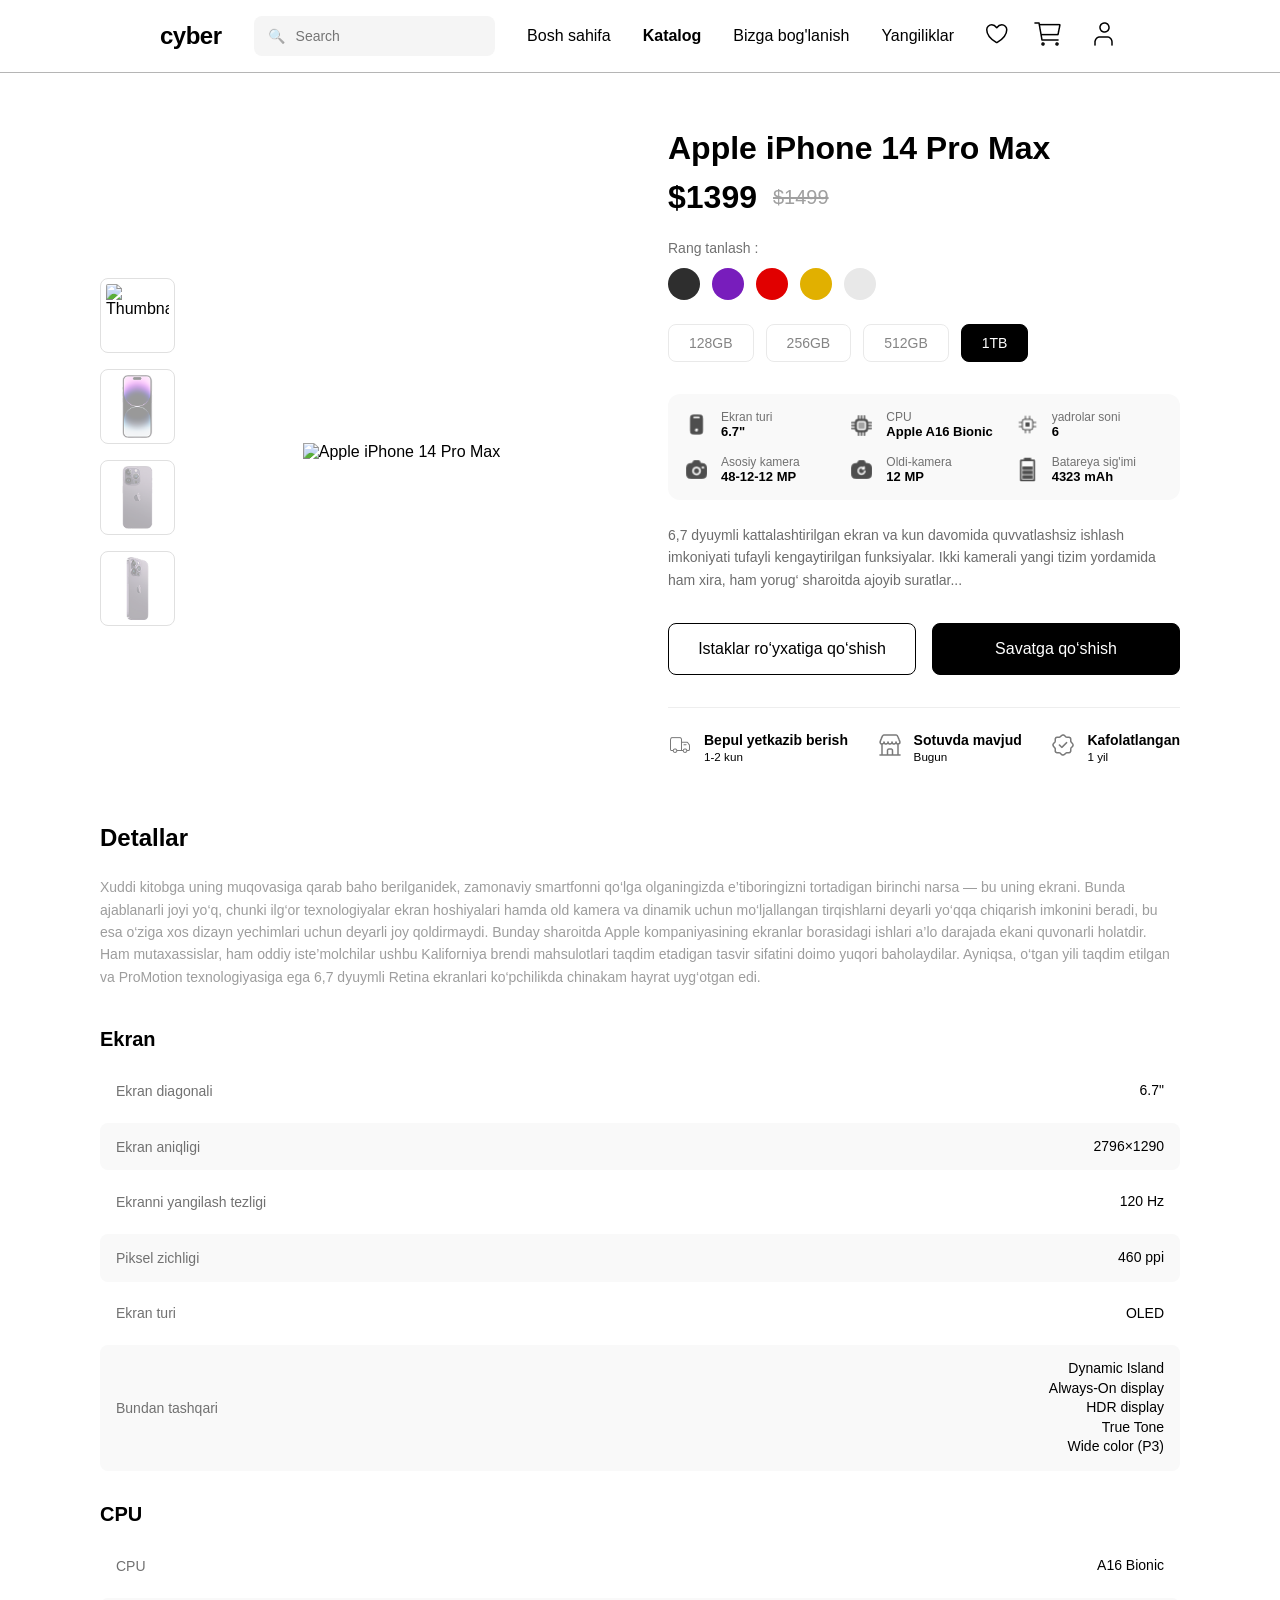
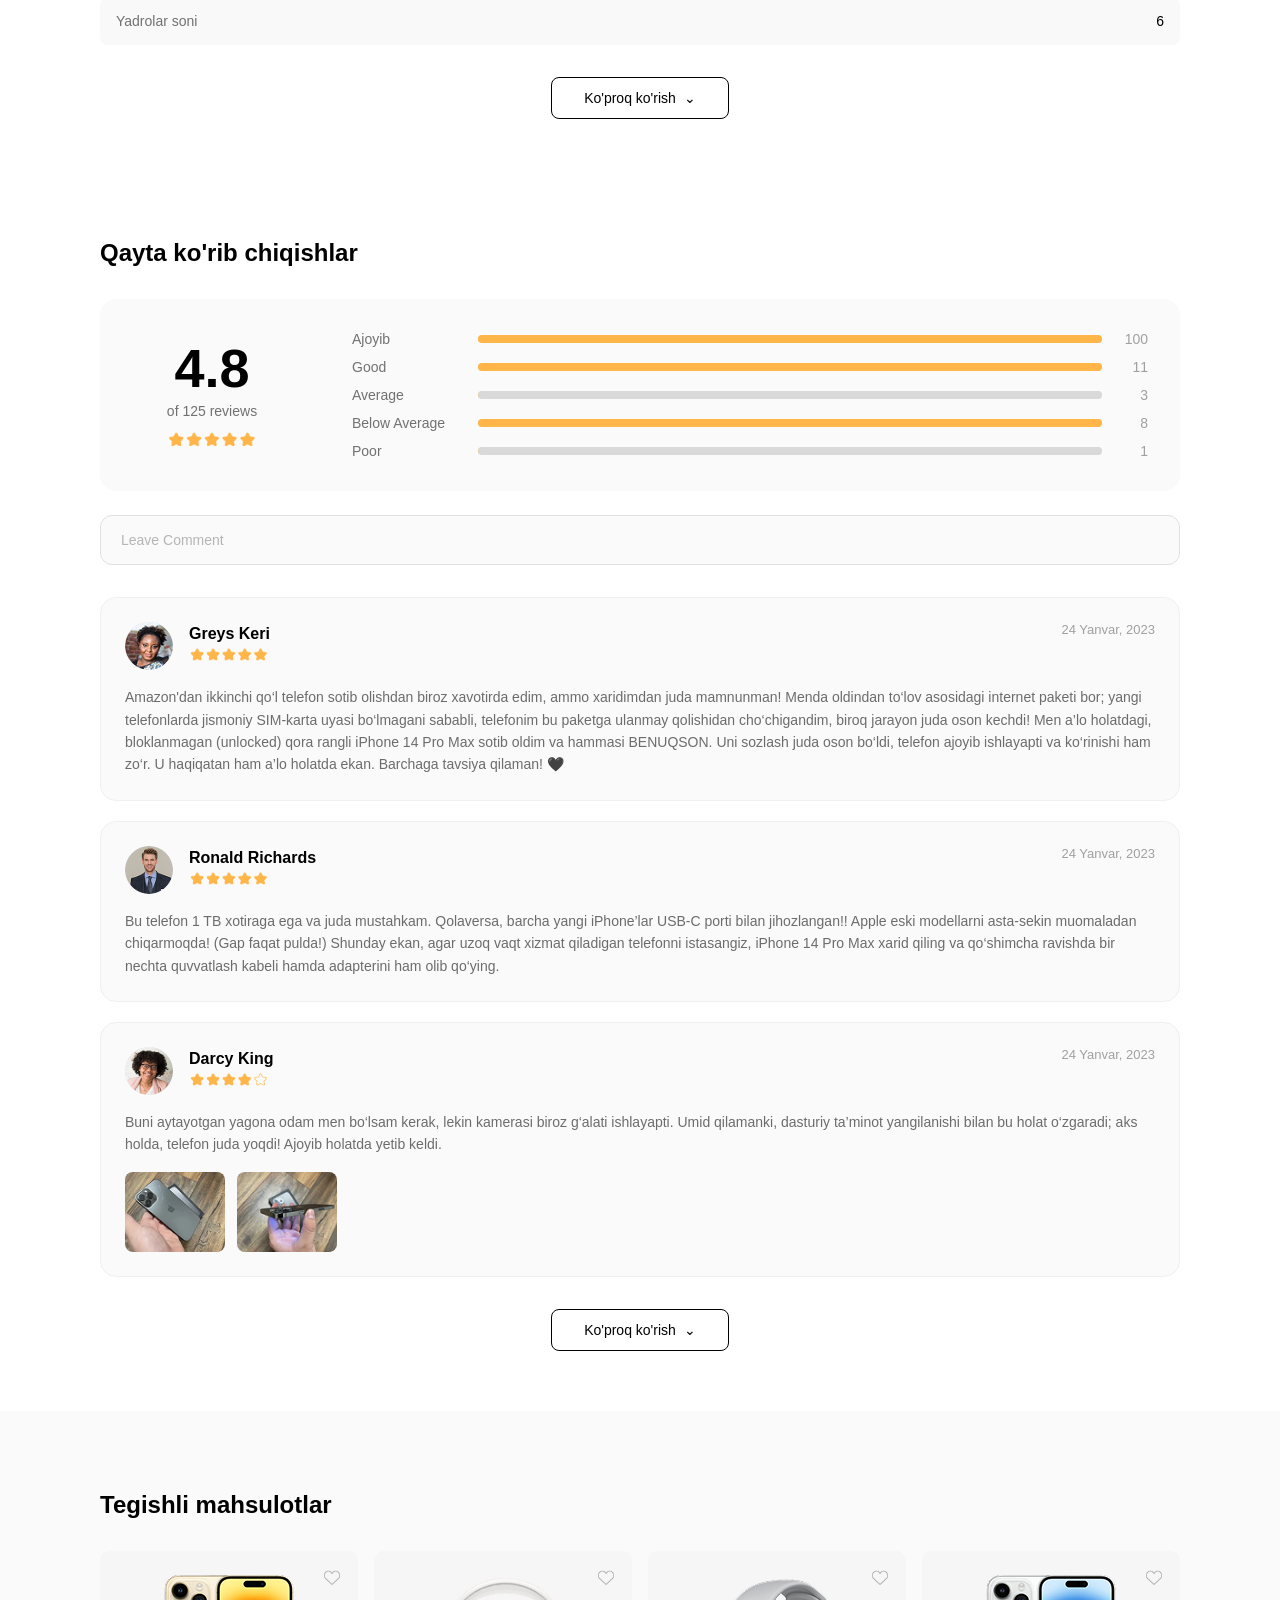
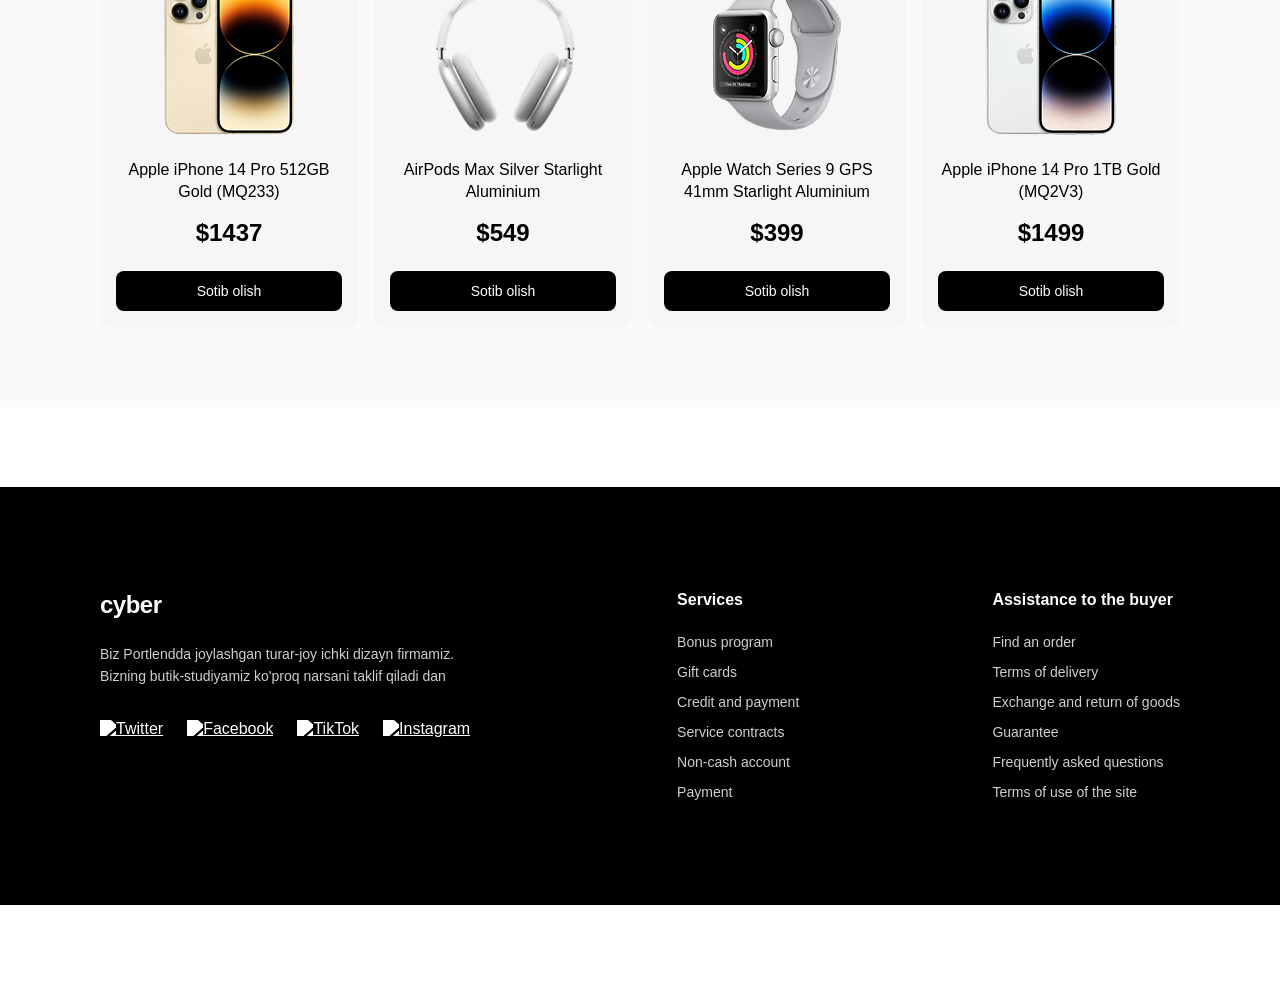
==== details.html @ 82183ee5 "loiha" ====
<!DOCTYPE html>
<html lang="en">

<head>
    <meta charset="UTF-8">
    <meta name="viewport" content="width=device-width, initial-scale=1.0">
    <title>Document</title>
    <link rel="stylesheet" href="./details.css">
</head>

<body>
    <header class="header">
        <div class="header-container">
            <a href="index.html" class="logo">cyber</a>
            <div class="search-box">
                <input type="text" placeholder="Search">
            </div>
            <nav class="nav">
                <a href="index.html">Bosh sahifa</a>
                <a href="products.html" class="active">Katalog</a>
                <a href="#">Bizga bog'lanish</a>
                <a href="#">Yangiliklar</a>
            </nav>
            <div class="header-icons">
                <a href="#"><img src="./images/Vector.svg" alt=""></a>
                <a href="#"><img src="./images/Cart.png" alt=""></a>
                <a href="#"><img src="./images/User.png" alt=""></a>
            </div>
        </div>
    </header>
    <main class="product-details-section">
        <section id="hero-1">
            <div class="details-container">

                <div class="product-images-wrapper">
                    <div class="thumbnails-list">
                        <img src="./images-p3/image.png" alt="Thumbnail">
                        <img src="./images-p3/image 61.png" alt="Thumbnail">
                        <img src="./images-p3/image 62.png" alt="Thumbnail">
                        <img src="./images-p3/image 63.png" alt="Thumbnail">
                    </div>
                    <div class="main-image-box">
                        <img src="./images-p3/image.png" alt="Apple iPhone 14 Pro Max">
                    </div>
                </div>

                <div class="product-info-box">
                    <h1 class="product-name">Apple iPhone 14 Pro Max</h1>
                    <div class="product-price-box">
                        <span class="current-price">$1399</span>
                        <span class="old-price">$1499</span>
                    </div>

                    <div class="color-picker-section">
                        <p class="select-color-text">Rang tanlash :</p>
                        <div class="colors-grid">
                            <div class="color-dot" style="background-color: #2e2e2e;"></div>
                            <div class="color-dot" style="background-color: #781DBC;"></div>
                            <div class="color-dot" style="background-color: #E10000;"></div>
                            <div class="color-dot" style="background-color: #E1B000;"></div>
                            <div class="color-dot" style="background-color: #E8E8E8;"></div>
                        </div>
                    </div>

                    <div class="memory-options">
                        <button class="memory-btn">128GB</button>
                        <button class="memory-btn">256GB</button>
                        <button class="memory-btn">512GB</button>
                        <button class="memory-btn active">1TB</button>
                    </div>

                    <div class="specs-grid">
                        <div class="spec-item">
                            <img src="./images-p3/Screensize.png" alt="icon" style="width: 25px;">
                            <span>Ekran turi<br><b>6.7"</b></span>
                        </div>
                        <div class="spec-item">
                            <img src="./images-p3/smartphone-rotate-2-svgrepo-com 2.png" alt="icon"
                                style="width: 25px;">
                            <span>CPU<br><b>Apple A16 Bionic</b></span>
                        </div>
                        <div class="spec-item">
                            <img src="./images-p3/smartphone-rotate-2-svgrepo-com 2 (1).png" alt="icon"
                                style="width: 25px;">
                            <span>yadrolar soni<br><b>6</b></span>
                        </div>
                        <div class="spec-item">
                            <img src="./images-p3/smartphone-rotate-2-svgrepo-com 2 (2).png" alt="icon"
                                style="width: 25px;">
                            <span>Asosiy kamera<br><b>48-12-12 MP</b></span>
                        </div>
                        <div class="spec-item">
                            <img src="./images-p3/smartphone-rotate-2-svgrepo-com 2 (3).png" alt="icon"
                                style="width: 25px;">
                            <span>Oldi-kamera<br><b>12 MP</b></span>
                        </div>
                        <div class="spec-item">
                            <img src="./images-p3/smartphone-rotate-2-svgrepo-com 2 (4).png" alt="icon"
                                style="width: 25px;">
                            <span>Batareya sig'imi<br><b>4323 mAh</b></span>
                        </div>
                    </div>

                    <p class="product-desc-text">
                        6,7 dyuymli kattalashtirilgan ekran va kun davomida quvvatlashsiz ishlash imkoniyati tufayli
                        kengaytirilgan funksiyalar. Ikki kamerali yangi tizim yordamida ham xira, ham yorug‘ sharoitda
                        ajoyib suratlar...
                    </p>

                    <div class="action-buttons">
                        <button class="btn-wishlist">Istaklar ro‘yxatiga qo‘shish</button>
                        <button class="btn-cart">Savatga qo‘shish</button>
                    </div>

                    <div class="delivery-features">
                        <div class="delivery-item">
                            <span><img src="./images-p3/delivery-truck-svgrepo-com (1) 1.png" alt=""></span>
                            <div><b>Bepul yetkazib berish</b><br><small>1-2 kun</small></div>
                        </div>
                        <div class="delivery-item">
                            <span><img src="./images-p3/shop-2-svgrepo-com 2.png" alt=""></span>
                            <div><b>Sotuvda mavjud</b><br><small>Bugun</small></div>
                        </div>
                        <div class="delivery-item">
                            <span><img src="./images-p3/verify.png" alt=""></span>
                            <div><b>Kafolatlangan</b><br><small>1 yil</small></div>
                        </div>
                    </div>

                </div>

            </div>
        </section>
        <section class="details-section">
            <div class="details-content-container">
                <h2 class="details-main-title">Detallar</h2>
                <p class="details-main-desc">
                    Xuddi kitobga uning muqovasiga qarab baho berilganidek, zamonaviy smartfonni qo‘lga olganingizda
                    e’tiboringizni tortadigan birinchi narsa — bu uning ekrani. Bunda ajablanarli joyi yo‘q, chunki
                    ilg‘or texnologiyalar ekran hoshiyalari hamda old kamera va dinamik uchun mo‘ljallangan tirqishlarni
                    deyarli yo‘qqa chiqarish imkonini beradi, bu esa o‘ziga xos dizayn yechimlari uchun deyarli joy
                    qoldirmaydi. Bunday sharoitda Apple kompaniyasining ekranlar borasidagi ishlari a’lo darajada ekani
                    quvonarli holatdir. Ham mutaxassislar, ham oddiy iste’molchilar ushbu Kaliforniya brendi
                    mahsulotlari taqdim etadigan tasvir sifatini doimo yuqori baholaydilar. Ayniqsa, o‘tgan yili taqdim
                    etilgan va ProMotion texnologiyasiga ega 6,7 ​​dyuymli Retina ekranlari ko‘pchilikda chinakam hayrat
                    uyg‘otgan edi.
                </p>

                <div class="spec-category">
                    <h3 class="category-title">Ekran</h3>
                    <div class="spec-row">
                        <span class="spec-name">Ekran diagonali</span>
                        <span class="spec-value">6.7"</span>
                    </div>
                    <div class="spec-row">
                        <span class="spec-name">Ekran aniqligi</span>
                        <span class="spec-value">2796×1290</span>
                    </div>
                    <div class="spec-row">
                        <span class="spec-name">Ekranni yangilash tezligi</span>
                        <span class="spec-value">120 Hz</span>
                    </div>
                    <div class="spec-row">
                        <span class="spec-name">Piksel zichligi</span>
                        <span class="spec-value">460 ppi</span>
                    </div>
                    <div class="spec-row">
                        <span class="spec-name">Ekran turi</span>
                        <span class="spec-value">OLED</span>
                    </div>
                    <div class="spec-row">
                        <span class="spec-name">Bundan tashqari</span>
                        <span class="spec-value">Dynamic Island<br>Always-On display<br>HDR display<br>True Tone<br>Wide
                            color (P3)</span>
                    </div>
                </div>

                <div class="spec-category">
                    <h3 class="category-title">CPU</h3>
                    <div class="spec-row">
                        <span class="spec-name">CPU</span>
                        <span class="spec-value">A16 Bionic</span>
                    </div>
                    <div class="spec-row">
                        <span class="spec-name">Yadrolar soni</span>
                        <span class="spec-value">6</span>
                    </div>
                </div>

                <div class="view-more-box">
                    <button class="view-more-btn">Ko'proq ko'rish <span>⌄</span></button>
                </div>

            </div>
        </section>
        <section class="reviews-section">
            <div class="reviews-container">
                <h2 class="reviews-main-title">Qayta ko'rib chiqishlar</h2>

                <div class="reviews-header-card">
                    <div class="overall-rating-box">
                        <span class="rating-number">4.8</span>
                        <span class="rating-sub">of 125 reviews</span>
                        <img src="./images-p3/Stars (2).png" alt="5 stars" class="rating-stars-img">
                    </div>

                    <div class="rating-bars-box">
                        <div class="bar-row">
                            <span>Ajoyib</span>
                            <div class="bar-track"><img src="./images-p3/Slider (1).png" alt="slider" class="bar-fill">
                            </div>
                            <span class="bar-count">100</span>
                        </div>
                        <div class="bar-row">
                            <span>Good</span>
                            <div class="bar-track"><img src="./images-p3/Slider (1).png" alt="slider" class="bar-fill">
                            </div>
                            <span class="bar-count">11</span>
                        </div>
                        <div class="bar-row">
                            <span>Average</span>
                            <div class="bar-track"><img src="./images-p3/Slider(2).png" alt="slider" class="bar-fill">
                            </div>
                            <span class="bar-count">3</span>
                        </div>
                        <div class="bar-row">
                            <span>Below Average</span>
                            <div class="bar-track"><img src="./images-p3/Slider (1).png" alt="slider" class="bar-fill">
                            </div>
                            <span class="bar-count">8</span>
                        </div>
                        <div class="bar-row">
                            <span>Poor</span>
                            <div class="bar-track"><img src="./images-p3/Slider(2).png" alt="slider" class="bar-fill">
                            </div>
                            <span class="bar-count">1</span>
                        </div>
                    </div>
                </div>

                <div class="leave-comment-box">
                    <input type="text" placeholder="Leave Comment">
                </div>

                <div class="reviews-list">
                    <div class="review-card">
                        <div class="review-card-header">
                            <div class="reviewer-info">
                                <img src="./images-p3/User Pic.png" alt="Grace Carey" class="reviewer-avatar">
                                <div>
                                    <h4 class="reviewer-name">Greys Keri</h4>
                                    <img src="./images-p3/Stars (2).png" alt="stars" class="card-stars">
                                </div>
                            </div>
                            <span class="review-date">24 Yanvar, 2023</span>
                        </div>
                        <p class="review-text">
                            Amazon'dan ikkinchi qo‘l telefon sotib olishdan biroz xavotirda edim, ammo xaridimdan juda
                            mamnunman! Menda oldindan to‘lov asosidagi internet paketi bor; yangi telefonlarda jismoniy
                            SIM-karta uyasi bo‘lmagani sababli, telefonim bu paketga ulanmay qolishidan cho‘chigandim,
                            biroq jarayon juda oson kechdi! Men a’lo holatdagi, bloklanmagan (unlocked) qora rangli
                            iPhone 14 Pro Max sotib oldim va hammasi BENUQSON. Uni sozlash juda oson bo‘ldi, telefon
                            ajoyib ishlayapti va ko‘rinishi ham zo‘r. U haqiqatan ham a’lo holatda ekan. Barchaga
                            tavsiya qilaman! 🖤
                        </p>
                    </div>
                    <div class="review-card">
                        <div class="review-card-header">
                            <div class="reviewer-info">
                                <img src="./images-p3/User Pic (1).png" alt="Ronald Richards" class="reviewer-avatar">
                                <div>
                                    <h4 class="reviewer-name">Ronald Richards</h4>
                                    <img src="./images-p3/Stars (2).png" alt="stars" class="card-stars">
                                </div>
                            </div>
                            <span class="review-date">24 Yanvar, 2023</span>
                        </div>
                        <p class="review-text">
                            Bu telefon 1 TB xotiraga ega va juda mustahkam. Qolaversa, barcha yangi iPhone’lar USB-C
                            porti bilan jihozlangan!! Apple eski modellarni asta-sekin muomaladan chiqarmoqda! (Gap
                            faqat pulda!) Shunday ekan, agar uzoq vaqt xizmat qiladigan telefonni istasangiz, iPhone 14
                            Pro Max xarid qiling va qo‘shimcha ravishda bir nechta quvvatlash kabeli hamda adapterini
                            ham olib qo‘ying.
                        </p>
                    </div>
                    <div class="review-card">
                        <div class="review-card-header">
                            <div class="reviewer-info">
                                <img src="./images-p3/User Pic (2).png" alt="Darcy King" class="reviewer-avatar">
                                <div>
                                    <h4 class="reviewer-name">Darcy King</h4>
                                    <img src="./images-p3/Stars.png" alt="stars" class="card-stars">
                                </div>
                            </div>
                            <span class="review-date">24 Yanvar, 2023</span>
                        </div>
                        <p class="review-text">
                            Buni aytayotgan yagona odam men bo‘lsam kerak, lekin kamerasi biroz g‘alati ishlayapti. Umid
                            qilamanki, dasturiy ta’minot yangilanishi bilan bu holat o‘zgaradi; aks holda, telefon juda
                            yoqdi! Ajoyib holatda yetib keldi.
                        </p>
                        <div class="review-images">
                            <img src="./images-p3/Review=Image1.png" alt="Review photo">
                            <img src="./images-p3/Review=Image2.png" alt="Review photo">
                        </div>
                    </div>

                </div>

                <div class="reviews-view-more">
                    <button class="view-more-btn">Ko'proq ko'rish<span>⌄</span></button>
                </div>

            </div>
        </section>
        <section class="related-products-section">
            <div class="related-container">
                <h2 class="related-title">Tegishli mahsulotlar</h2>
                <div class="related-grid">
                    <div class="product-card">
                        <button class="like-btn"><img src="./images-p3/Like.png" alt="Like"></button>
                        <div class="product-img-box">
                            <img src="./images-p3/Iphone 14 pro 1 (22).png" alt="iPhone 14 Pro 512GB">
                        </div>
                        <h3 class="product-card-title">Apple iPhone 14 Pro 512GB Gold (MQ233)</h3>
                        <p class="product-card-price">$1437</p>
                        <form action="index.html">
                            <button type="submit" class="buy-btn">Sotib olish</button>
                        </form>
                    </div>
                    <div class="product-card">
                        <button class="like-btn"><img src="./images-p3/Like.png" alt="Like"></button>
                        <div class="product-img-box">
                            <img src="./images-p3/Iphone 14 pro 1 (23).png" alt="AirPods Max">
                        </div>
                        <h3 class="product-card-title">AirPods Max Silver Starlight Aluminium</h3>
                        <p class="product-card-price">$549</p>
                        <form action="index.html">
                            <button type="submit" class="buy-btn">Sotib olish</button>
                        </form>
                    </div>
                    <div class="product-card">
                        <button class="like-btn"><img src="./images-p3/Like.png" alt="Like"></button>
                        <div class="product-img-box">
                            <img src="./images-p3/Iphone 14 pro 1 (24).png" alt="Apple Watch">
                        </div>
                        <h3 class="product-card-title">Apple Watch Series 9 GPS 41mm Starlight Aluminium</h3>
                        <p class="product-card-price">$399</p>
                        <form action="index.html">
                            <button type="submit" class="buy-btn">Sotib olish</button>
                        </form>
                    </div>
                    <div class="product-card">
                        <button class="like-btn"><img src="./images-p3/Like.png" alt="Like"></button>
                        <div class="product-img-box">
                            <img src="./images-p3/Iphone 14 pro 1 (25).png" alt="iPhone 14 Pro 1TB">
                        </div>
                        <h3 class="product-card-title">Apple iPhone 14 Pro 1TB Gold (MQ2V3)</h3>
                        <p class="product-card-price">$1499</p>
                        <form action="index.html">
                            <button type="submit" class="buy-btn">Sotib olish</button>
                        </form>
                    </div>

                </div>
            </div>
        </section>
        <footer class="footer-section">
            <div class="footer-container">
                <div class="footer-col-brand">
                    <a href="index.html" class="footer-logo">cyber</a>
                    <p class="footer-desc">
                        Biz Portlendda joylashgan turar-joy ichki dizayn firmamiz. Bizning butik-studiyamiz ko'proq narsani taklif qiladi
                        dan
                    </p>
                    <div class="social-links">
                        <a href="#" class="social-icon"><img src="./images-p3/twitter.png" alt="Twitter"></a>
                        <a href="#" class="social-icon"><img src="./images-p3/facebook.png" alt="Facebook"></a>
                        <a href="#" class="social-icon"><img src="./images-p3/tiktok.png" alt="TikTok"></a>
                        <a href="#" class="social-icon"><img src="./images-p3/instagram.png" alt="Instagram"></a>
                    </div>
                </div>
                <div class="footer-col">
                    <h3 class="footer-title">Services</h3>
                    <ul class="footer-menu">
                        <li><a href="#">Bonus program</a></li>
                        <li><a href="#">Gift cards</a></li>
                        <li><a href="#">Credit and payment</a></li>
                        <li><a href="#">Service contracts</a></li>
                        <li><a href="#">Non-cash account</a></li>
                        <li><a href="#">Payment</a></li>
                    </ul>
                </div>
                <div class="footer-col">
                    <h3 class="footer-title">Assistance to the buyer</h3>
                    <ul class="footer-menu">
                        <li><a href="#">Find an order</a></li>
                        <li><a href="#">Terms of delivery</a></li>
                        <li><a href="#">Exchange and return of goods</a></li>
                        <li><a href="#">Guarantee</a></li>
                        <li><a href="#">Frequently asked questions</a></li>
                        <li><a href="#">Terms of use of the site</a></li>
                    </ul>
                </div>

            </div>
        </footer>
    </main>
</body>

</html>
---- details.css ----
.catalog-section {
    width: 100%;
    padding: 40px 0 80px;
    background-color: #ffffff;
}

* {
    box-sizing: border-box;
    margin: 0;
    padding: 0;
    font-family: -apple-system, BlinkMacSystemFont, "Segoe UI", Roboto, Oxygen, Ubuntu, Cantarell, sans-serif;
}

#hero-1 {
    padding-top: 90px;
}

header {
    position: fixed;
    z-index: 2;
    width: 100%;
}

#hero {
    padding-top: 50px;
}

.header {
    position: fixed;
    z-index: 2;
    width: 100%;
    background-color: #ffffff;
    border-bottom: 1px solid #b5b5b5;
    padding: 16px 0;
}


.header-container {
    max-width: 1440px;
    margin: 0 auto;
    padding: 0 160px;
    display: flex;
    align-items: center;
    justify-content: space-between;
    gap: 32px;
}

.logo {
    font-size: 24px;
    font-weight: 700;
    color: #000000;
    text-decoration: none;
    letter-spacing: -0.5px;
}

.search-box {
    flex: 1;
    max-width: 372px;
    position: relative;
}

.search-box input {
    width: 100%;
    padding: 12px 16px 12px 42px;
    background-color: #f5f5f5;
    border: none;
    border-radius: 8px;
    font-size: 14px;
    outline: none;
}

.search-box::before {
    content: "🔍";
    position: absolute;
    left: 14px;
    top: 50%;
    transform: translateY(-50%);
    font-size: 14px;
    opacity: 0.5;
}

.nav {
    display: flex;
    align-items: center;
    gap: 32px;
}

.nav a {
    font-size: 16px;
    font-weight: 500;
    color: #000000;
    text-decoration: none;
    transition: opacity 0.2s;
}

.nav a:hover {
    opacity: 0.7;
}

.nav a.active {
    font-weight: 600;
}

.header-icons {
    display: flex;
    align-items: center;
    gap: 24px;
}

.header-icons a {
    font-size: 20px;
    text-decoration: none;
    color: #000000;
}

.product-details-section {
    width: 100%;
    padding: 40px 0 80px;
    background-color: #ffffff;
}

.details-container {
    max-width: 1120px;
    margin: 0 auto;
    padding: 0 20px;
    display: flex;
    gap: 60px;
}


.product-images-wrapper {
    display: flex;
    gap: 20px;
}

.thumbnails-list {
    display: flex;
    flex-direction: column;
    gap: 16px;
}

.thumbnails-list img {
    width: 75px;
    height: 75px;
    object-fit: contain;
    border: 1px solid #e0e0e0;
    border-radius: 8px;
    cursor: pointer;
    padding: 5px;
}

.main-image-box {
    width: 413px;
    display: flex;
    align-items: center;
    justify-content: center;
}

.main-image-box img {
    max-width: 100%;
    height: auto;
    object-fit: contain;
}


.product-info-box {
    flex: 1;
}

.product-name {
    font-size: 32px;
    font-weight: 600;
    color: #000000;
    margin-bottom: 12px;
}

.product-price-box {
    display: flex;
    align-items: center;
    gap: 16px;
    margin-bottom: 24px;
}

.current-price {
    font-size: 32px;
    font-weight: 600;
    color: #000000;
}

.old-price {
    font-size: 20px;
    color: #a0a0a0;
    text-decoration: line-through;
}


.color-picker-section {
    margin-bottom: 24px;
}

.select-color-text {
    font-size: 14px;
    color: #717171;
    margin-bottom: 12px;
}

.colors-grid {
    display: flex;
    gap: 12px;
}

.color-dot {
    width: 32px;
    height: 32px;
    border-radius: 50%;
    cursor: pointer;
    border: 2px solid transparent;
}

.color-dot:hover {
    border-color: #000000;
}

.memory-options {
    display: flex;
    gap: 12px;
    margin-bottom: 32px;
}

.memory-btn {
    padding: 10px 20px;
    color: rgba(0, 0, 0, 0.482);
    border: 1px solid #d0d0d079;
    background-color: transparent;
    border-radius: 8px;
    font-size: 14px;
    font-weight: 500;
    cursor: pointer;
}

.memory-btn.active {
    border-color: #000000;
    background-color: #000000;
    color: #ffffff;
}

.specs-grid {
    display: grid;
    grid-template-columns: repeat(3, 1fr);
    gap: 16px;
    background-color: #f9f9f9;
    padding: 16px;
    border-radius: 12px;
    margin-bottom: 24px;
}

.spec-item {
    display: flex;
    align-items: center;
    gap: 12px;
    font-size: 12px;
    color: #717171;
}

.spec-item b {
    color: #000000;
    font-size: 13px;
}

.product-desc-text {
    font-size: 14px;
    color: #6c6c6c;
    line-height: 1.6;
    margin-bottom: 32px;
}

.action-buttons {
    display: flex;
    gap: 16px;
    margin-bottom: 32px;
}

.btn-wishlist,
.btn-cart {
    flex: 1;
    padding: 16px 0;
    border-radius: 8px;
    font-size: 16px;
    font-weight: 500;
    cursor: pointer;
}

.btn-wishlist {
    background-color: #ffffff;
    border: 1px solid #000000;
    color: #000000;
}

.btn-cart {
    background-color: #000000;
    border: 1px solid #000000;
    color: #ffffff;
}

.delivery-features {
    display: flex;
    justify-content: space-between;
    border-top: 1px solid #eee;
    padding-top: 24px;
}

.delivery-item {
    display: flex;
    align-items: center;
    gap: 12px;
    font-size: 14px;
}

.delivery-item span {
    font-size: 24px;
}

.product-images-wrapper {
    display: flex;
    gap: 20px;
}

.product-images-wrapper {
    display: flex;
    gap: 20px;
    align-items: center;
    margin-top: 10px;
}

.details-section {
    width: 100%;
    padding: 60px 0;
    background-color: #ffffff;
}

.details-content-container {
    max-width: 1120px;
    margin: 0 auto;
    padding: 0 20px;
}

.details-main-title {
    font-size: 24px;
    font-weight: 600;
    color: #000000;
    margin-bottom: 24px;
}

.details-main-desc {
    font-size: 14px;
    color: #9d9d9d;
    line-height: 1.6;
    margin-bottom: 40px;
}

.spec-category {
    margin-bottom: 32px;
}

.category-title {
    font-size: 20px;
    font-weight: 600;
    color: #000000;
    margin-bottom: 16px;
}

.spec-row {
    display: flex;
    justify-content: space-between;
    align-items: center;
    padding: 14px 16px;
    background-color: #f9f9f9;
    border-radius: 8px;
    margin-bottom: 8px;
}

.spec-category .spec-row:nth-child(even) {
    background-color: #ffffff;
}

.spec-name {
    font-size: 14px;
    color: #717171;
}

.spec-value {
    font-size: 14px;
    font-weight: 500;
    color: #000000;
    text-align: right;
    line-height: 1.4;
}

.view-more-box {
    display: flex;
    justify-content: center;
    margin-top: 32px;
}

.view-more-btn {
    background-color: transparent;
    border: 1px solid #000000;
    border-radius: 8px;
    padding: 12px 32px;
    font-size: 14px;
    font-weight: 500;
    cursor: pointer;
    display: flex;
    align-items: center;
    gap: 8px;
    transition: all 0.2s;
}

.view-more-btn:hover {
    background-color: #000000;
    color: #ffffff;
}

.reviews-section {
    width: 100%;
    padding: 60px 0;
    background-color: #ffffff;
}

.reviews-container {
    max-width: 1120px;
    margin: 0 auto;
    padding: 0 20px;
}

.reviews-main-title {
    font-size: 24px;
    font-weight: 600;
    color: #000000;
    margin-bottom: 32px;
}

.reviews-header-card {
    display: flex;
    gap: 60px;
    background-color: #fafafa;
    padding: 32px;
    border-radius: 16px;
    margin-bottom: 24px;
    align-items: center;
}

.overall-rating-box {
    display: flex;
    flex-direction: column;
    align-items: center;
    text-align: center;
    min-width: 160px;
}

.rating-number {
    font-size: 54px;
    font-weight: 600;
    color: #000000;
    line-height: 1;
    margin-bottom: 8px;
}

.rating-sub {
    font-size: 14px;
    color: #717171;
    margin-bottom: 12px;
}

.rating-stars-img {
    width: 90px;
    object-fit: contain;
}

.rating-bars-box {
    flex: 1;
    display: flex;
    flex-direction: column;
    gap: 12px;
}

.bar-row {
    display: flex;
    align-items: center;
    gap: 16px;
    font-size: 14px;
    color: #717171;
}

.bar-row span:first-child {
    width: 110px;
}

.bar-track {
    flex: 1;
    height: 8px;
    background-color: #ebebeb;
    border-radius: 4px;
    overflow: hidden;
    display: flex;
}

.bar-fill {
    height: 100%;
    object-fit: cover;
    width: 100%;
}

.bar-count {
    width: 30px;
    text-align: right;
    color: #a0a0a0;
}

.leave-comment-box {
    margin-bottom: 32px;
}

.leave-comment-box input {
    width: 100%;
    padding: 16px 20px;
    border: 1px solid #e0e0e0;
    border-radius: 12px;
    font-size: 14px;
    outline: none;
    background-color: #fafafa;
}

.leave-comment-box input::placeholder {
    color: #b5b5b5;
}

.reviews-list {
    display: flex;
    flex-direction: column;
    gap: 20px;
    margin-bottom: 32px;
}

.review-card {
    background-color: #fafafa;
    padding: 24px;
    border-radius: 16px;
    border: 1px solid #f0f0f0;
}

.review-card-header {
    display: flex;
    justify-content: space-between;
    align-items: flex-start;
    margin-bottom: 16px;
}

.reviewer-info {
    display: flex;
    gap: 16px;
    align-items: center;
}

.reviewer-avatar {
    width: 48px;
    height: 48px;
    background-color: #e0e0e0;
    border-radius: 50%;
    display: flex;
    align-items: center;
    justify-content: center;
    font-weight: 600;
    color: #555;
}

.reviewer-name {
    font-size: 16px;
    font-weight: 600;
    color: #000000;
    margin-bottom: 4px;
}

.card-stars {
    width: 80px;
    object-fit: contain;
}

.review-date {
    font-size: 13px;
    color: #a0a0a0;
}

.review-text {
    font-size: 14px;
    color: #6c6c6c;
    line-height: 1.6;
}

.review-images {
    display: flex;
    gap: 12px;
    margin-top: 16px;
}

.review-images img {
    width: 100px;
    height: 80px;
    object-fit: cover;
    border-radius: 8px;
}

.reviews-view-more {
    display: flex;
    justify-content: center;
}

.reviewer-avatar {
    width: 48px;
    height: 48px;
    border-radius: 50%;
    object-fit: cover;
}

.related-products-section {
    width: 100%;
    padding: 80px 0;
    background-color: #fafafa;
}

.related-container {
    max-width: 1120px;
    margin: 0 auto;
    padding: 0 20px;
}

.related-title {
    font-size: 24px;
    font-weight: 600;
    color: #000000;
    margin-bottom: 32px;
}

.related-grid {
    display: grid;
    grid-template-columns: repeat(4, 1fr);
    gap: 16px;
}

.product-card {
    background-color: #f6f6f6;
    border-radius: 9px;
    padding: 24px 16px;
    display: flex;
    flex-direction: column;
    position: relative;
    transition: all 0.2s;
}

.product-card:hover {
    box-shadow: 0 4px 16px rgba(0, 0, 0, 0.05);
}

.like-btn {
    position: absolute;
    top: 16px;
    right: 16px;
    background: none;
    border: none;
    cursor: pointer;
    width: 28px;
    height: 28px;
    display: flex;
    align-items: center;
    justify-content: center;
}

.like-btn img {
    width: 20px;
    height: 20px;
    object-fit: contain;
}

.product-img-box {
    width: 100%;
    height: 160px;
    display: flex;
    align-items: center;
    justify-content: center;
    margin-bottom: 24px;
}

.product-img-box img {
    max-height: 100%;
    object-fit: contain;
}

.product-card-title {
    font-size: 16px;
    font-weight: 500;
    color: #000000;
    text-align: center;
    margin-bottom: 16px;
    line-height: 1.4;
    height: 44px;
    overflow: hidden;
}

.product-card-price {
    font-size: 24px;
    font-weight: 600;
    color: #000000;
    text-align: center;
    margin-bottom: 24px;
}

.product-card form {
    width: 100%;
}

.buy-btn {
    width: 100%;
    background-color: #000000;
    color: #ffffff;
    border: none;
    border-radius: 8px;
    padding: 12px 0;
    font-size: 14px;
    font-weight: 500;
    cursor: pointer;
}

.product-card {
    background-color: #f6f6f6;
    border-radius: 9px;
    padding: 24px 16px 16px 16px;
    display: flex;
    flex-direction: column;
    position: relative;
}

.product-card:hover{
    transform: scale(1.03);
}
.buy-btn:hover{
    background-color: #000000bf;
}
.buy-btn{
    transition: 0.4s;
}

.like-btn {
    position: absolute;
    top: 12px;
    right: 12px;
    background: none;
    border: none;
    cursor: pointer;
    width: 28px;
    height: 28px;
    display: flex;
    align-items: center;
    justify-content: center;
}

.footer-section {
  width: 100%;
  background-color: #000000;
  color: #ffffff;
  padding: 104px 0;
  margin-top: 80px;
}

.footer-container {
  max-width: 1120px; 
  margin: 0 auto;
  padding: 0 20px;
  display: flex;
  justify-content: space-between;
  gap: 80px;
}

.footer-col-brand {
  max-width: 384px;
}

.footer-logo {
  font-size: 24px;
  font-weight: 700;
  color: #ffffff;
  text-decoration: none;
  display: inline-block;
  margin-bottom: 24px;
  letter-spacing: -0.5px;
}

.footer-desc {
  font-size: 14px;
  color: #cfcfcf;
  line-height: 1.6;
  margin-bottom: 32px;
}

.social-links {
  display: flex;
  align-items: center;
  gap: 24px;
}

.social-icon img {
  width: 16px;
  height: 16px;
  object-fit: contain;
  filter: brightness(0) invert(1); 
  transition: opacity 0.2s;
}

.social-icon:hover img {
  opacity: 0.7;
}

.footer-col {
  display: flex;
  flex-direction: column;
}

.footer-title {
  font-size: 16px;
  font-weight: 600;
  color: #ffffff;
  margin-bottom: 24px;
}

.footer-menu {
  list-style: none;
  padding: 0;
  margin: 0;
  display: flex;
  flex-direction: column;
  gap: 12px;
}

.footer-menu a {
  font-size: 14px;
  color: #cfcfcf;
  text-decoration: none;
  transition: color 0.2s;
}

.footer-menu a:hover {
  color: #ffffff;
}
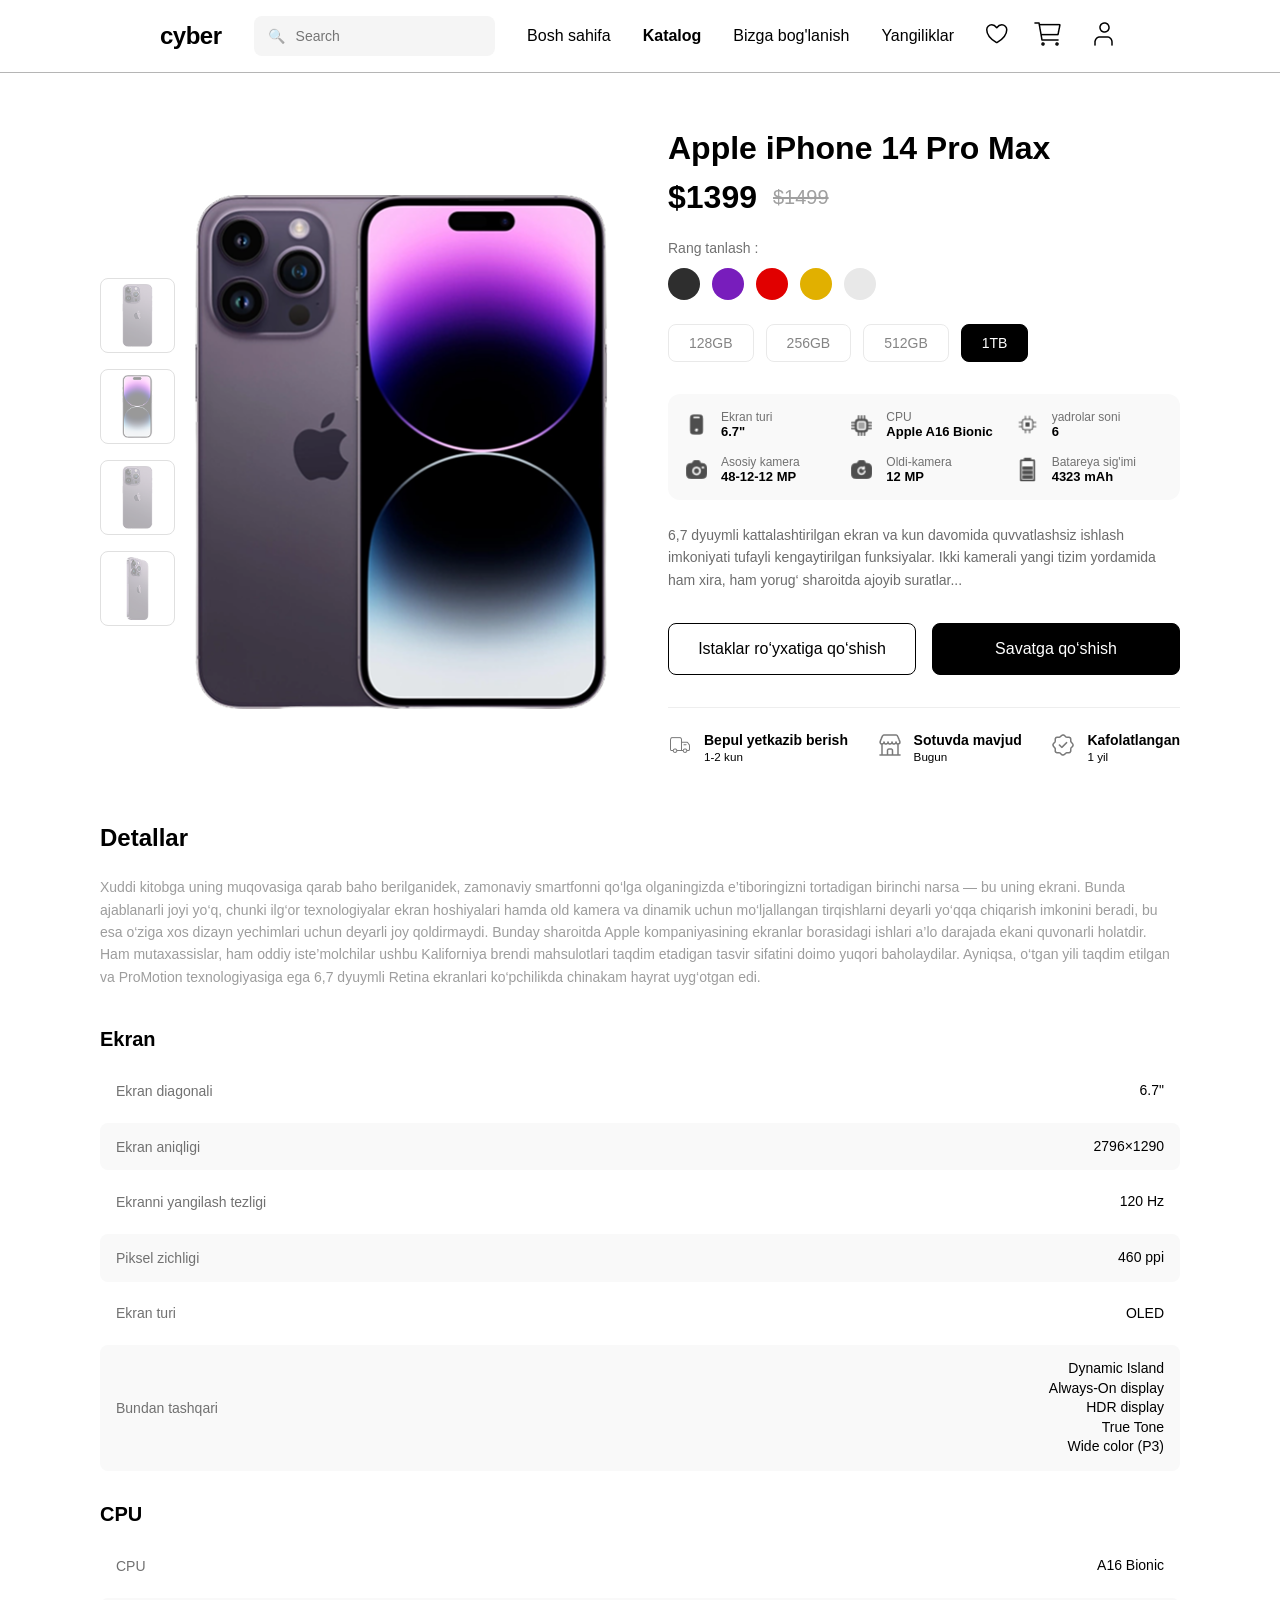
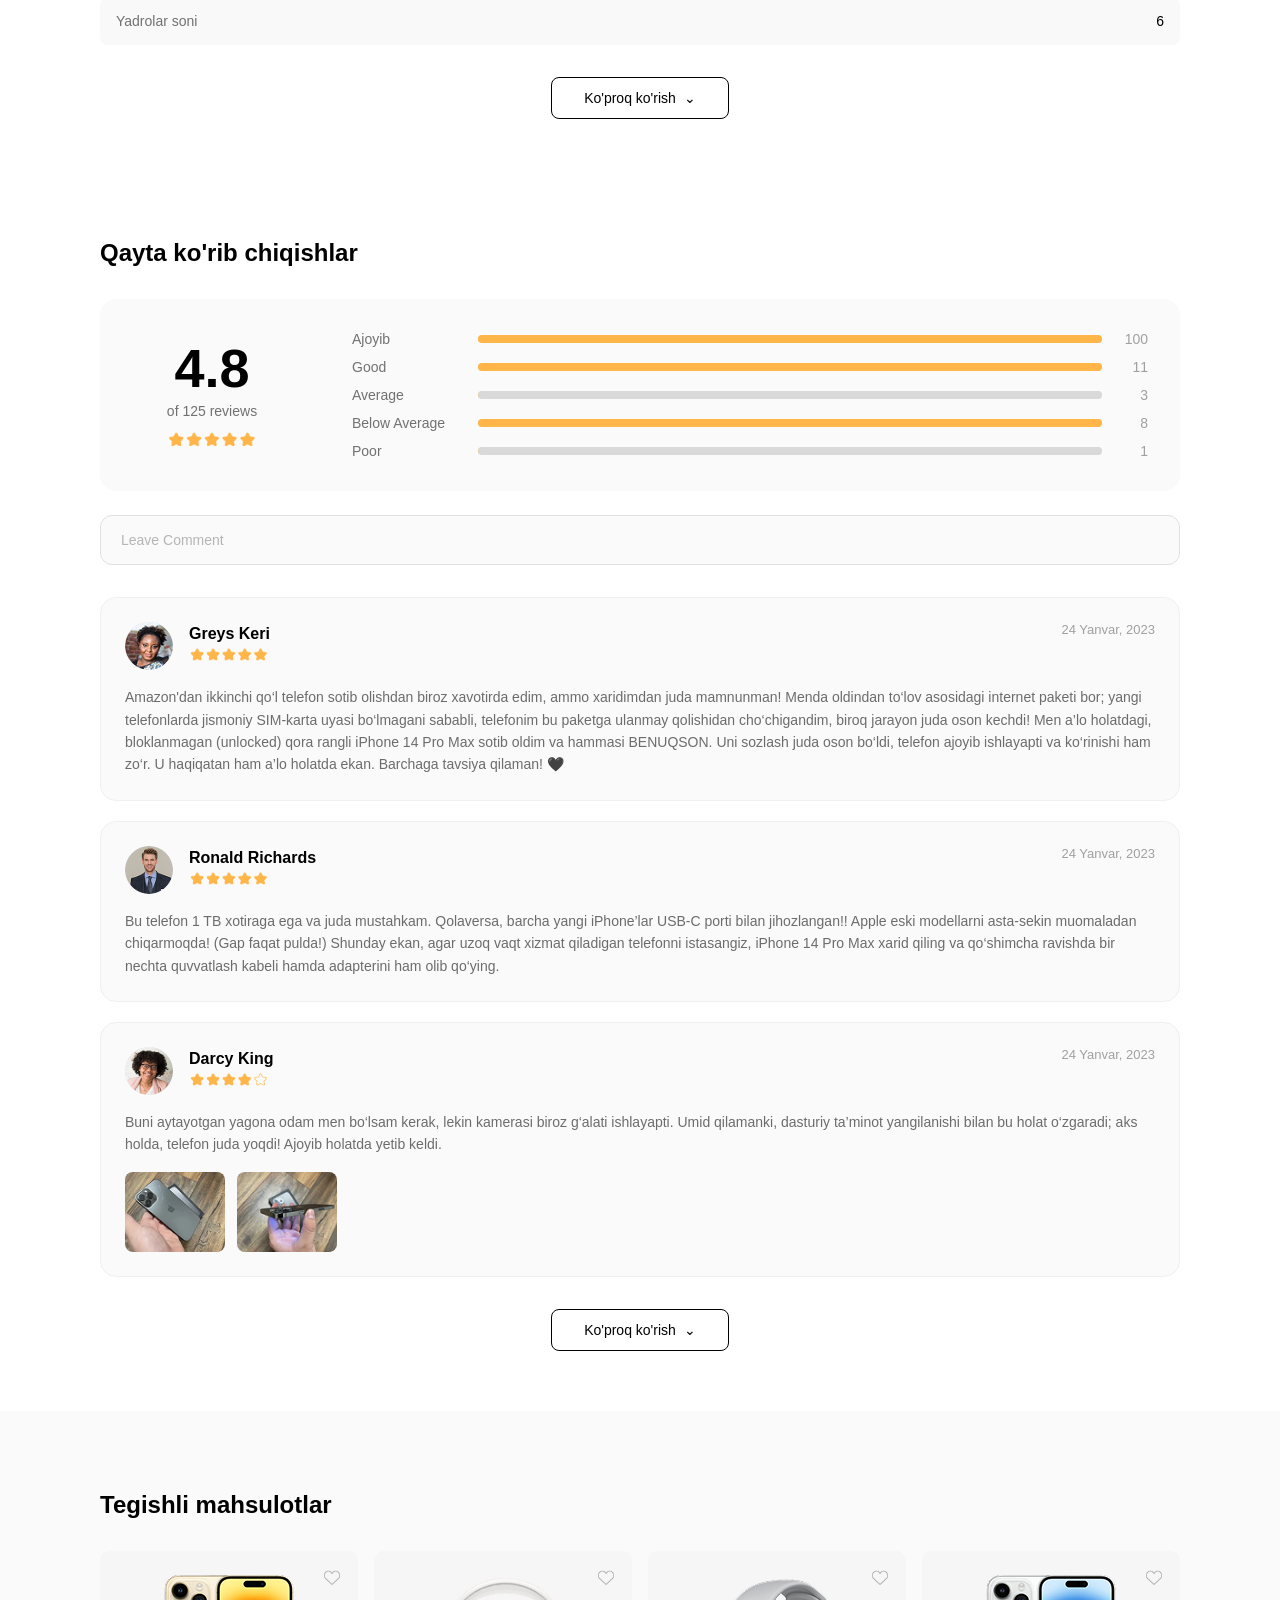
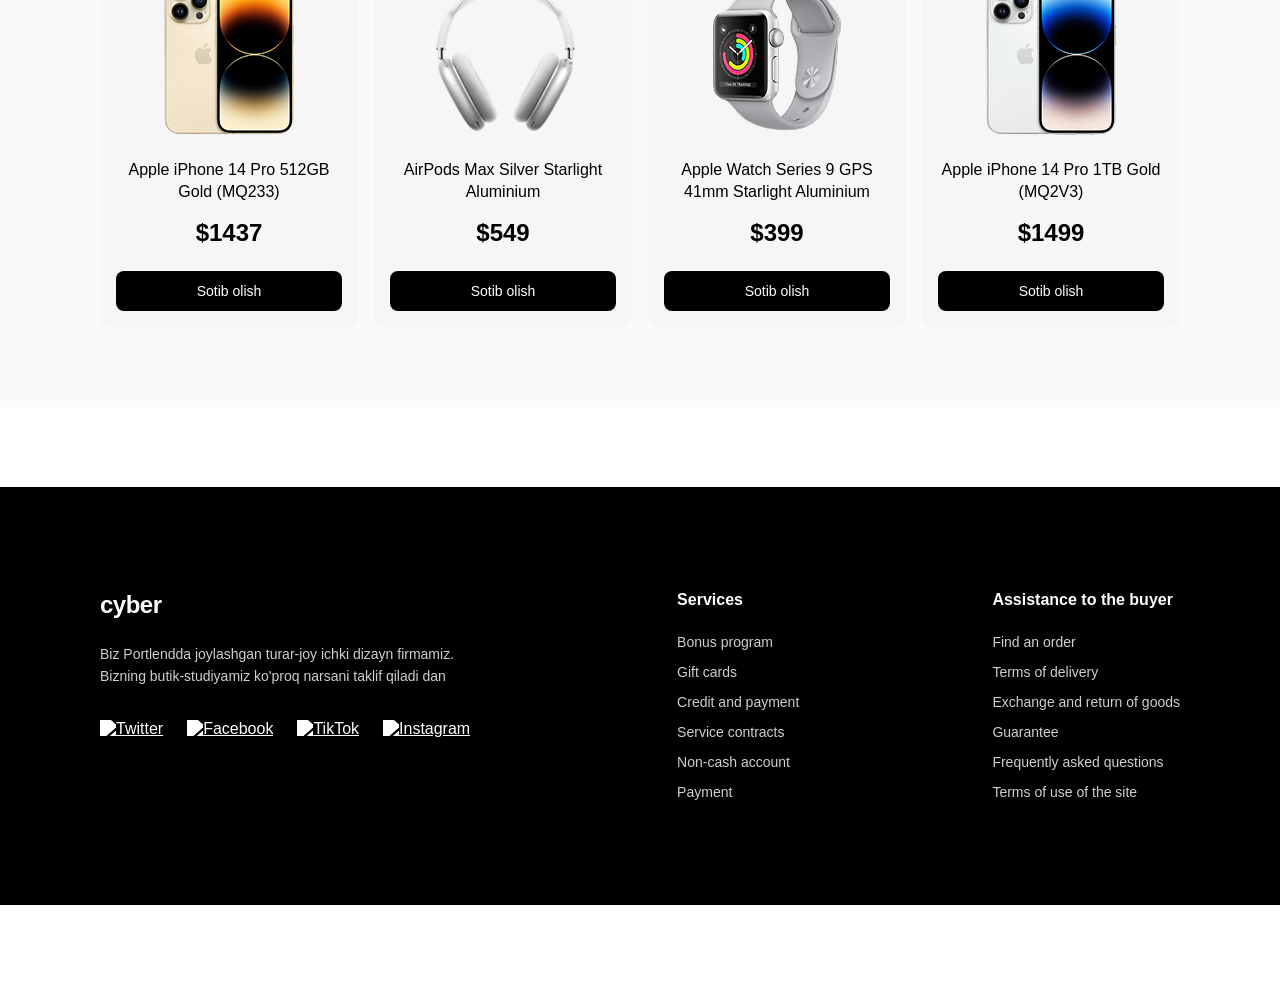
==== commit b05b0491: "loiha" ====
--- a/details.html
+++ b/details.html
@@ -34,13 +34,13 @@
 
                 <div class="product-images-wrapper">
                     <div class="thumbnails-list">
-                        <img src="./images-p3/image.png" alt="Thumbnail">
+                        <img src="./images-p3/image 62.png" alt="Thumbnail">
                         <img src="./images-p3/image 61.png" alt="Thumbnail">
                         <img src="./images-p3/image 62.png" alt="Thumbnail">
                         <img src="./images-p3/image 63.png" alt="Thumbnail">
                     </div>
                     <div class="main-image-box">
-                        <img src="./images-p3/image.png" alt="Apple iPhone 14 Pro Max">
+                        <img src="./images-p3/image1.png" alt="Apple iPhone 14 Pro Max">
                     </div>
                 </div>
 
